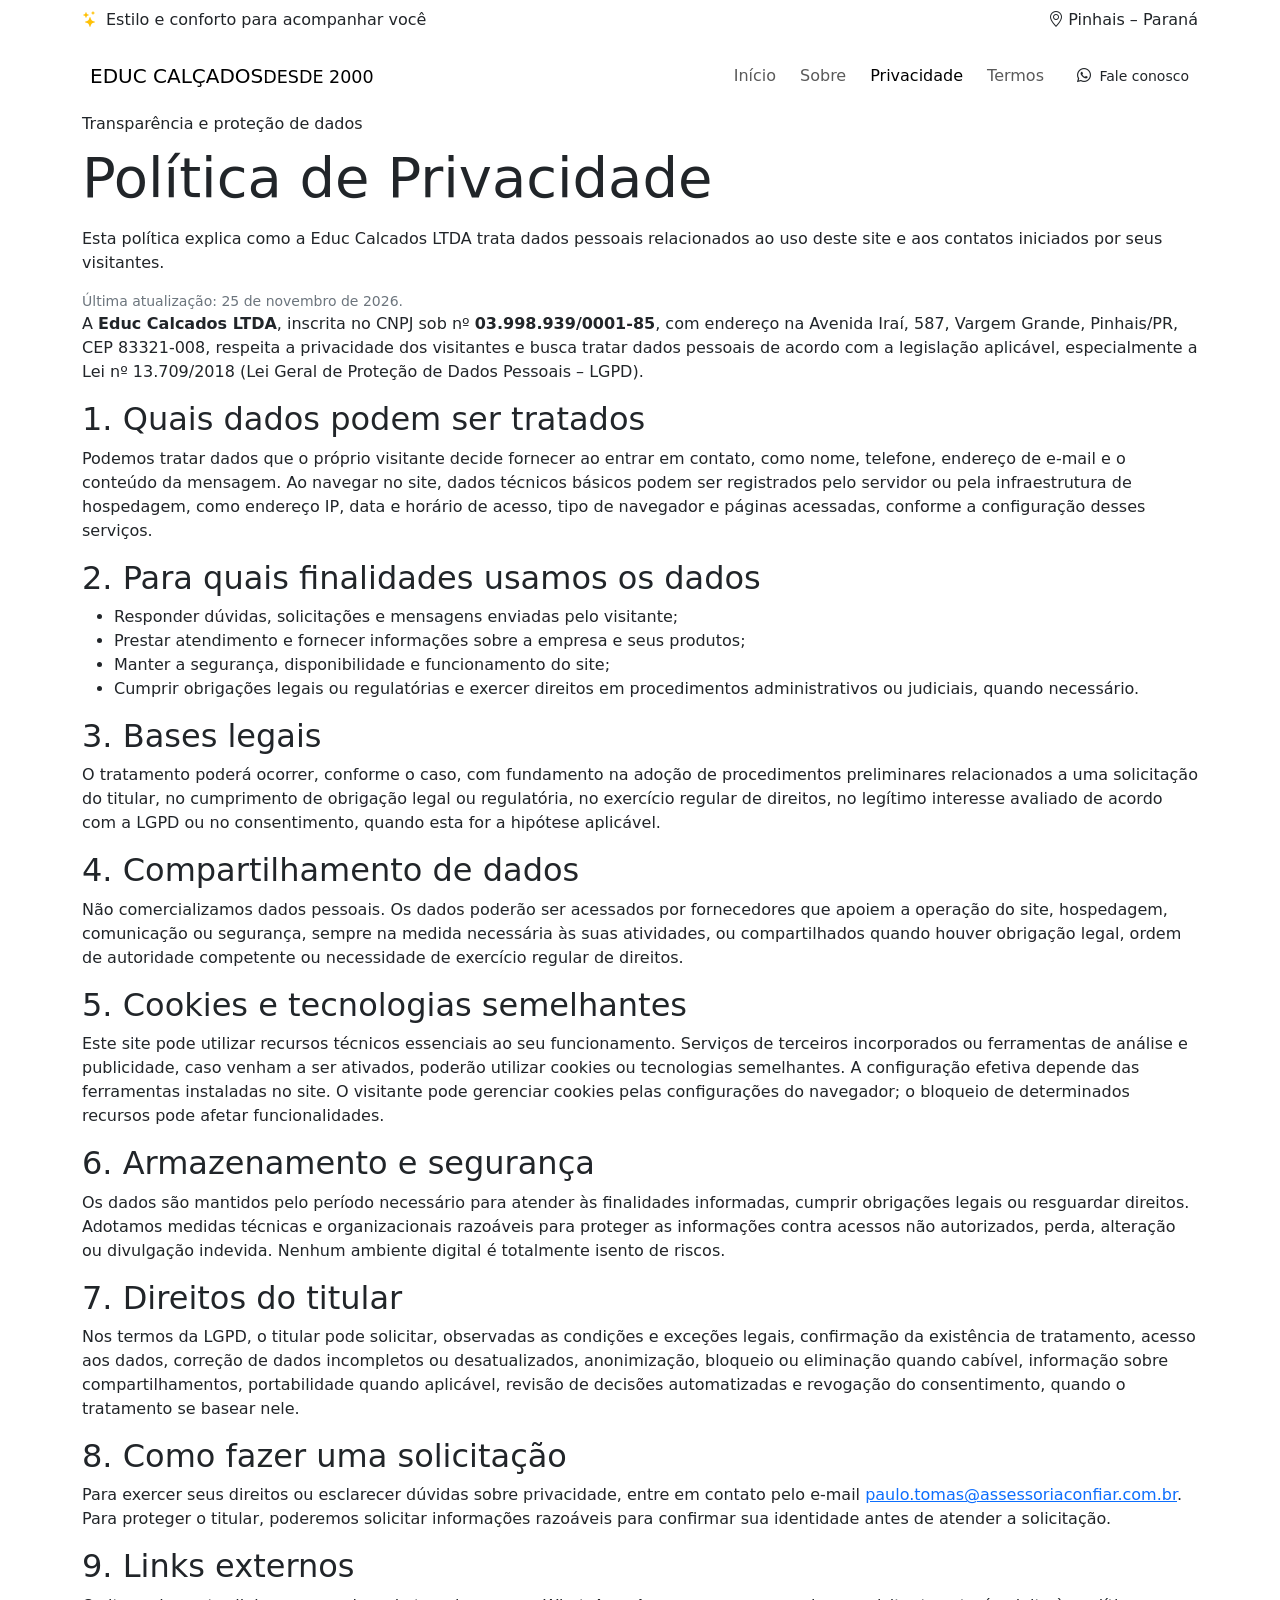
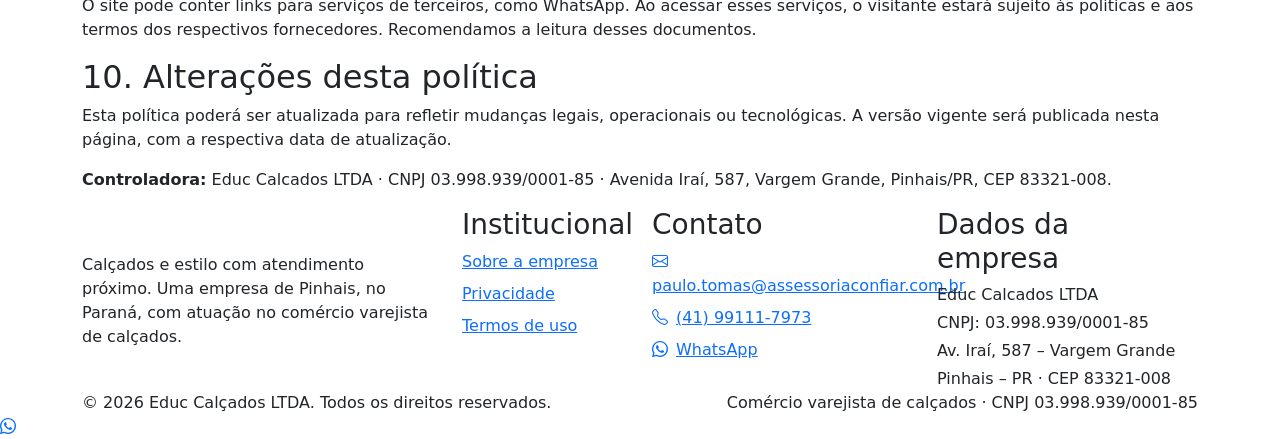
==== politica-de-privacidade.html @ 62f7d036 "Add files via upload" ====
<!doctype html>
<html lang="pt-BR">
<head>
  <meta charset="utf-8">
  <meta name="viewport" content="width=device-width, initial-scale=1">
  <title>Política de Privacidade | Educ Calçados</title>
  <meta name="description" content="Política de Privacidade da Educ Calcados LTDA, CNPJ 03.998.939/0001-85.">
  <meta name="theme-color" content="#171717">
  <link rel="preconnect" href="https://cdn.jsdelivr.net">
  <link href="https://cdn.jsdelivr.net/npm/bootstrap@5.3.3/dist/css/bootstrap.min.css" rel="stylesheet">
  <link href="https://cdn.jsdelivr.net/npm/bootstrap-icons@1.11.3/font/bootstrap-icons.min.css" rel="stylesheet">
  <link href="assets/css/style.css" rel="stylesheet">
</head>
<body>
  <div class="topline py-2">
    <div class="container d-flex justify-content-between align-items-center gap-2 flex-wrap">
      <span><i class="bi bi-stars text-warning me-2"></i>Estilo e conforto para acompanhar você</span>
      <span><i class="bi bi-geo-alt me-1"></i>Pinhais – Paraná</span>
    </div>
  </div>
  <nav class="navbar navbar-expand-lg sticky-top">
    <div class="container py-2">
      <a class="navbar-brand d-flex align-items-center gap-2" href="index.html" aria-label="Educ Calçados - início">
        <span class="brand-mark"><i class="bi bi-footprint"></i></span>
        <span class="brand-name">EDUC CALÇADOS<small>DESDE 2000</small></span>
      </a>
      <button class="navbar-toggler" type="button" data-bs-toggle="collapse" data-bs-target="#mainNav" aria-controls="mainNav" aria-expanded="false" aria-label="Abrir menu">
        <span class="navbar-toggler-icon"></span>
      </button>
      <div class="collapse navbar-collapse" id="mainNav">
        <ul class="navbar-nav ms-auto align-items-lg-center gap-lg-2">
          <li class="nav-item"><a class="nav-link " href="index.html">Início</a></li>
<li class="nav-item"><a class="nav-link " href="sobre.html">Sobre</a></li>
<li class="nav-item"><a class="nav-link active" href="politica-de-privacidade.html">Privacidade</a></li>
<li class="nav-item"><a class="nav-link " href="termos-de-uso.html">Termos</a></li>
          <li class="nav-item ms-lg-2"><a class="btn btn-gold btn-sm" href="https://api.whatsapp.com/send?phone=5541991117973" target="_blank" rel="noopener"><i class="bi bi-whatsapp me-1"></i> Fale conosco</a></li>
        </ul>
      </div>
    </div>
  </nav>
  
<main>
  <header class="legal-hero"><div class="container">
    <span class="eyebrow">Transparência e proteção de dados</span><h1 class="section-title display-4 mt-2">Política de Privacidade</h1>
    <p class="lead-muted mt-3 mb-0">Esta política explica como a Educ Calcados LTDA trata dados pessoais relacionados ao uso deste site e aos contatos iniciados por seus visitantes.</p>
    <p class="small text-secondary mt-3 mb-0">Última atualização: 25 de novembro de 2026.</p>
  </div></header>
  <section class="section-pad"><div class="container legal-content">
    <p>A <strong>Educ Calcados LTDA</strong>, inscrita no CNPJ sob nº <strong>03.998.939/0001-85</strong>, com endereço na Avenida Iraí, 587, Vargem Grande, Pinhais/PR, CEP 83321-008, respeita a privacidade dos visitantes e busca tratar dados pessoais de acordo com a legislação aplicável, especialmente a Lei nº 13.709/2018 (Lei Geral de Proteção de Dados Pessoais – LGPD).</p>
    <h2>1. Quais dados podem ser tratados</h2>
    <p>Podemos tratar dados que o próprio visitante decide fornecer ao entrar em contato, como nome, telefone, endereço de e-mail e o conteúdo da mensagem. Ao navegar no site, dados técnicos básicos podem ser registrados pelo servidor ou pela infraestrutura de hospedagem, como endereço IP, data e horário de acesso, tipo de navegador e páginas acessadas, conforme a configuração desses serviços.</p>
    <h2>2. Para quais finalidades usamos os dados</h2>
    <ul>
      <li>Responder dúvidas, solicitações e mensagens enviadas pelo visitante;</li>
      <li>Prestar atendimento e fornecer informações sobre a empresa e seus produtos;</li>
      <li>Manter a segurança, disponibilidade e funcionamento do site;</li>
      <li>Cumprir obrigações legais ou regulatórias e exercer direitos em procedimentos administrativos ou judiciais, quando necessário.</li>
    </ul>
    <h2>3. Bases legais</h2>
    <p>O tratamento poderá ocorrer, conforme o caso, com fundamento na adoção de procedimentos preliminares relacionados a uma solicitação do titular, no cumprimento de obrigação legal ou regulatória, no exercício regular de direitos, no legítimo interesse avaliado de acordo com a LGPD ou no consentimento, quando esta for a hipótese aplicável.</p>
    <h2>4. Compartilhamento de dados</h2>
    <p>Não comercializamos dados pessoais. Os dados poderão ser acessados por fornecedores que apoiem a operação do site, hospedagem, comunicação ou segurança, sempre na medida necessária às suas atividades, ou compartilhados quando houver obrigação legal, ordem de autoridade competente ou necessidade de exercício regular de direitos.</p>
    <h2>5. Cookies e tecnologias semelhantes</h2>
    <p>Este site pode utilizar recursos técnicos essenciais ao seu funcionamento. Serviços de terceiros incorporados ou ferramentas de análise e publicidade, caso venham a ser ativados, poderão utilizar cookies ou tecnologias semelhantes. A configuração efetiva depende das ferramentas instaladas no site. O visitante pode gerenciar cookies pelas configurações do navegador; o bloqueio de determinados recursos pode afetar funcionalidades.</p>
    <h2>6. Armazenamento e segurança</h2>
    <p>Os dados são mantidos pelo período necessário para atender às finalidades informadas, cumprir obrigações legais ou resguardar direitos. Adotamos medidas técnicas e organizacionais razoáveis para proteger as informações contra acessos não autorizados, perda, alteração ou divulgação indevida. Nenhum ambiente digital é totalmente isento de riscos.</p>
    <h2>7. Direitos do titular</h2>
    <p>Nos termos da LGPD, o titular pode solicitar, observadas as condições e exceções legais, confirmação da existência de tratamento, acesso aos dados, correção de dados incompletos ou desatualizados, anonimização, bloqueio ou eliminação quando cabível, informação sobre compartilhamentos, portabilidade quando aplicável, revisão de decisões automatizadas e revogação do consentimento, quando o tratamento se basear nele.</p>
    <h2>8. Como fazer uma solicitação</h2>
    <p>Para exercer seus direitos ou esclarecer dúvidas sobre privacidade, entre em contato pelo e-mail <a href="mailto:paulo.tomas@assessoriaconfiar.com.br">paulo.tomas@assessoriaconfiar.com.br</a>. Para proteger o titular, poderemos solicitar informações razoáveis para confirmar sua identidade antes de atender a solicitação.</p>
    <h2>9. Links externos</h2>
    <p>O site pode conter links para serviços de terceiros, como WhatsApp. Ao acessar esses serviços, o visitante estará sujeito às políticas e aos termos dos respectivos fornecedores. Recomendamos a leitura desses documentos.</p>
    <h2>10. Alterações desta política</h2>
    <p>Esta política poderá ser atualizada para refletir mudanças legais, operacionais ou tecnológicas. A versão vigente será publicada nesta página, com a respectiva data de atualização.</p>
    <p><strong>Controladora:</strong> Educ Calcados LTDA · CNPJ 03.998.939/0001-85 · Avenida Iraí, 587, Vargem Grande, Pinhais/PR, CEP 83321-008.</p>
  </div></section>
</main>

  <footer class="site-footer">
    <div class="container">
      <div class="row g-4">
        <div class="col-lg-4">
          <a class="d-inline-flex align-items-center gap-2 text-white mb-3" href="index.html">
            <span class="brand-mark"><i class="bi bi-footprint"></i></span><span class="brand-name">EDUC CALÇADOS<small>DESDE 2000</small></span>
          </a>
          <p class="mb-0">Calçados e estilo com atendimento próximo. Uma empresa de Pinhais, no Paraná, com atuação no comércio varejista de calçados.</p>
        </div>
        <div class="col-6 col-lg-2">
          <h3>Institucional</h3>
          <ul class="list-unstyled d-grid gap-2">
            <li><a href="sobre.html">Sobre a empresa</a></li>
            <li><a href="politica-de-privacidade.html">Privacidade</a></li>
            <li><a href="termos-de-uso.html">Termos de uso</a></li>
          </ul>
        </div>
        <div class="col-6 col-lg-3">
          <h3>Contato</h3>
          <ul class="list-unstyled d-grid gap-2">
            <li><a href="mailto:paulo.tomas@assessoriaconfiar.com.br"><i class="bi bi-envelope me-2"></i>paulo.tomas@assessoriaconfiar.com.br</a></li>
            <li><a href="tel:+5541991117973"><i class="bi bi-telephone me-2"></i>(41) 99111-7973</a></li>
            <li><a href="https://api.whatsapp.com/send?phone=5541991117973" target="_blank" rel="noopener"><i class="bi bi-whatsapp me-2"></i>WhatsApp</a></li>
          </ul>
        </div>
        <div class="col-lg-3">
          <h3>Dados da empresa</h3>
          <p class="mb-1">Educ Calcados LTDA</p>
          <p class="mb-1">CNPJ: 03.998.939/0001-85</p>
          <p class="mb-1">Av. Iraí, 587 – Vargem Grande</p>
          <p class="mb-0">Pinhais – PR · CEP 83321-008</p>
        </div>
      </div>
      <div class="footer-bottom d-flex flex-column flex-md-row justify-content-between gap-2">
        <span>© <span id="currentYear">2026</span> Educ Calçados LTDA. Todos os direitos reservados.</span>
        <span>Comércio varejista de calçados · CNPJ 03.998.939/0001-85</span>
      </div>
    </div>
  </footer>
  <a class="whatsapp-float" href="https://api.whatsapp.com/send?phone=5541991117973" target="_blank" rel="noopener" aria-label="Fale com a Educ Calçados pelo WhatsApp"><i class="bi bi-whatsapp"></i></a>
  <script src="https://cdn.jsdelivr.net/npm/bootstrap@5.3.3/dist/js/bootstrap.bundle.min.js"></script>
  <script>document.getElementById('currentYear').textContent = new Date().getFullYear();</script>
</body>
</html>
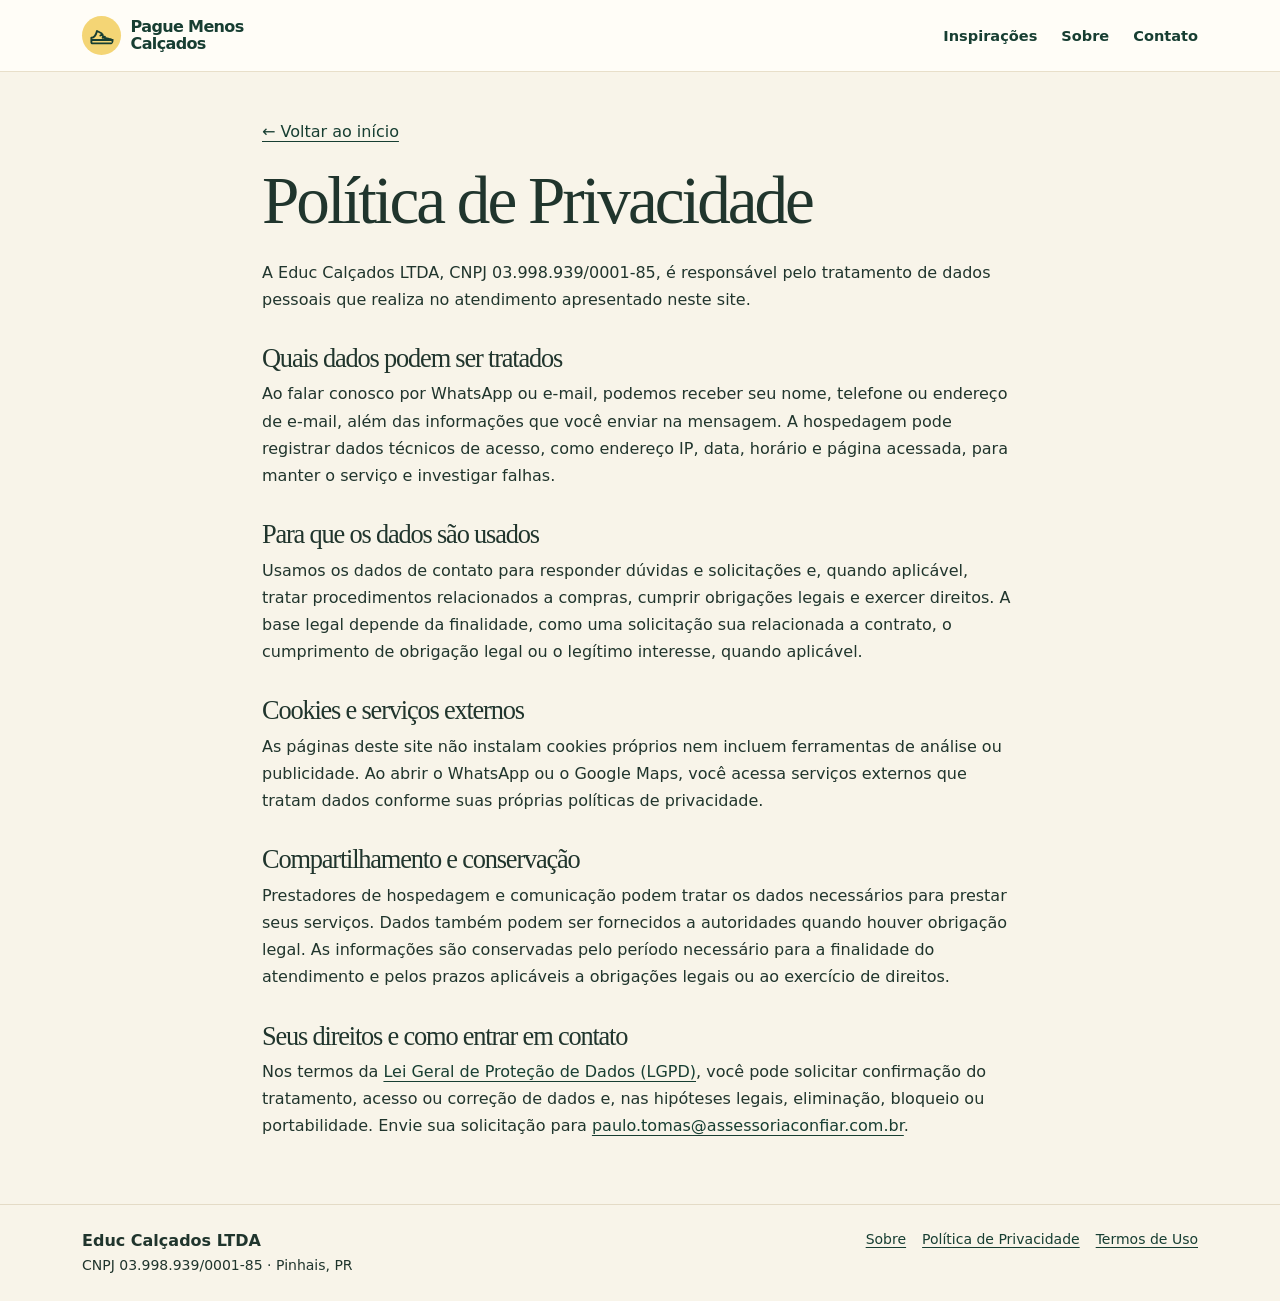
==== commit 75bd6bb1: "Add files via upload" ====
--- a/politica-de-privacidade.html
+++ b/politica-de-privacidade.html
@@ -1,122 +1,48 @@
 <!doctype html>
 <html lang="pt-BR">
 <head>
-  <meta charset="utf-8">
-  <meta name="viewport" content="width=device-width, initial-scale=1">
-  <title>Política de Privacidade | Educ Calçados</title>
-  <meta name="description" content="Política de Privacidade da Educ Calcados LTDA, CNPJ 03.998.939/0001-85.">
-  <meta name="theme-color" content="#171717">
-  <link rel="preconnect" href="https://cdn.jsdelivr.net">
-  <link href="https://cdn.jsdelivr.net/npm/bootstrap@5.3.3/dist/css/bootstrap.min.css" rel="stylesheet">
-  <link href="https://cdn.jsdelivr.net/npm/bootstrap-icons@1.11.3/font/bootstrap-icons.min.css" rel="stylesheet">
-  <link href="assets/css/style.css" rel="stylesheet">
+<meta charset="utf-8">
+<meta name="viewport" content="width=device-width, initial-scale=1">
+<title>Política de Privacidade | Pague Menos Calçados</title>
+<meta name="description" content="Como a Educ Calçados LTDA trata dados pessoais no site e nos canais de atendimento.">
+<meta name="theme-color" content="#173e32">
+<link rel="stylesheet" href="assets/bootstrap.min.css">
+<link rel="stylesheet" href="assets/site.css">
 </head>
 <body>
-  <div class="topline py-2">
-    <div class="container d-flex justify-content-between align-items-center gap-2 flex-wrap">
-      <span><i class="bi bi-stars text-warning me-2"></i>Estilo e conforto para acompanhar você</span>
-      <span><i class="bi bi-geo-alt me-1"></i>Pinhais – Paraná</span>
-    </div>
+<a class="visually-hidden-focusable position-absolute bg-white p-2" href="#conteudo">Pular para o conteúdo</a>
+<header>
+  <div class="container py-3 d-flex flex-wrap align-items-center justify-content-between gap-3">
+    <a class="brand" href="index.html"><svg class="icon" viewBox="0 0 24 24" fill="none" stroke="currentColor" stroke-width="1.7" stroke-linecap="round" stroke-linejoin="round" aria-hidden="true"><path d="M3 14c3 0 4-2 5-6l4 2 2 4 5 1a3 3 0 0 1 3 3v1H3zM3 16h19M11 12l2-1M13 14l2-1"/></svg> Pague Menos<br>Calçados</a>
+    <nav class="nav-links d-flex flex-wrap gap-3 gap-md-4" aria-label="Menu principal">
+      <a href="index.html#inspiracoes">Inspirações</a>
+      <a href="sobre.html">Sobre</a>
+      <a href="index.html#contato">Contato</a>
+    </nav>
   </div>
-  <nav class="navbar navbar-expand-lg sticky-top">
-    <div class="container py-2">
-      <a class="navbar-brand d-flex align-items-center gap-2" href="index.html" aria-label="Educ Calçados - início">
-        <span class="brand-mark"><i class="bi bi-footprint"></i></span>
-        <span class="brand-name">EDUC CALÇADOS<small>DESDE 2000</small></span>
-      </a>
-      <button class="navbar-toggler" type="button" data-bs-toggle="collapse" data-bs-target="#mainNav" aria-controls="mainNav" aria-expanded="false" aria-label="Abrir menu">
-        <span class="navbar-toggler-icon"></span>
-      </button>
-      <div class="collapse navbar-collapse" id="mainNav">
-        <ul class="navbar-nav ms-auto align-items-lg-center gap-lg-2">
-          <li class="nav-item"><a class="nav-link " href="index.html">Início</a></li>
-<li class="nav-item"><a class="nav-link " href="sobre.html">Sobre</a></li>
-<li class="nav-item"><a class="nav-link active" href="politica-de-privacidade.html">Privacidade</a></li>
-<li class="nav-item"><a class="nav-link " href="termos-de-uso.html">Termos</a></li>
-          <li class="nav-item ms-lg-2"><a class="btn btn-gold btn-sm" href="https://api.whatsapp.com/send?phone=5541991117973" target="_blank" rel="noopener"><i class="bi bi-whatsapp me-1"></i> Fale conosco</a></li>
-        </ul>
-      </div>
-    </div>
-  </nav>
-  
-<main>
-  <header class="legal-hero"><div class="container">
-    <span class="eyebrow">Transparência e proteção de dados</span><h1 class="section-title display-4 mt-2">Política de Privacidade</h1>
-    <p class="lead-muted mt-3 mb-0">Esta política explica como a Educ Calcados LTDA trata dados pessoais relacionados ao uso deste site e aos contatos iniciados por seus visitantes.</p>
-    <p class="small text-secondary mt-3 mb-0">Última atualização: 25 de novembro de 2026.</p>
-  </div></header>
-  <section class="section-pad"><div class="container legal-content">
-    <p>A <strong>Educ Calcados LTDA</strong>, inscrita no CNPJ sob nº <strong>03.998.939/0001-85</strong>, com endereço na Avenida Iraí, 587, Vargem Grande, Pinhais/PR, CEP 83321-008, respeita a privacidade dos visitantes e busca tratar dados pessoais de acordo com a legislação aplicável, especialmente a Lei nº 13.709/2018 (Lei Geral de Proteção de Dados Pessoais – LGPD).</p>
-    <h2>1. Quais dados podem ser tratados</h2>
-    <p>Podemos tratar dados que o próprio visitante decide fornecer ao entrar em contato, como nome, telefone, endereço de e-mail e o conteúdo da mensagem. Ao navegar no site, dados técnicos básicos podem ser registrados pelo servidor ou pela infraestrutura de hospedagem, como endereço IP, data e horário de acesso, tipo de navegador e páginas acessadas, conforme a configuração desses serviços.</p>
-    <h2>2. Para quais finalidades usamos os dados</h2>
-    <ul>
-      <li>Responder dúvidas, solicitações e mensagens enviadas pelo visitante;</li>
-      <li>Prestar atendimento e fornecer informações sobre a empresa e seus produtos;</li>
-      <li>Manter a segurança, disponibilidade e funcionamento do site;</li>
-      <li>Cumprir obrigações legais ou regulatórias e exercer direitos em procedimentos administrativos ou judiciais, quando necessário.</li>
-    </ul>
-    <h2>3. Bases legais</h2>
-    <p>O tratamento poderá ocorrer, conforme o caso, com fundamento na adoção de procedimentos preliminares relacionados a uma solicitação do titular, no cumprimento de obrigação legal ou regulatória, no exercício regular de direitos, no legítimo interesse avaliado de acordo com a LGPD ou no consentimento, quando esta for a hipótese aplicável.</p>
-    <h2>4. Compartilhamento de dados</h2>
-    <p>Não comercializamos dados pessoais. Os dados poderão ser acessados por fornecedores que apoiem a operação do site, hospedagem, comunicação ou segurança, sempre na medida necessária às suas atividades, ou compartilhados quando houver obrigação legal, ordem de autoridade competente ou necessidade de exercício regular de direitos.</p>
-    <h2>5. Cookies e tecnologias semelhantes</h2>
-    <p>Este site pode utilizar recursos técnicos essenciais ao seu funcionamento. Serviços de terceiros incorporados ou ferramentas de análise e publicidade, caso venham a ser ativados, poderão utilizar cookies ou tecnologias semelhantes. A configuração efetiva depende das ferramentas instaladas no site. O visitante pode gerenciar cookies pelas configurações do navegador; o bloqueio de determinados recursos pode afetar funcionalidades.</p>
-    <h2>6. Armazenamento e segurança</h2>
-    <p>Os dados são mantidos pelo período necessário para atender às finalidades informadas, cumprir obrigações legais ou resguardar direitos. Adotamos medidas técnicas e organizacionais razoáveis para proteger as informações contra acessos não autorizados, perda, alteração ou divulgação indevida. Nenhum ambiente digital é totalmente isento de riscos.</p>
-    <h2>7. Direitos do titular</h2>
-    <p>Nos termos da LGPD, o titular pode solicitar, observadas as condições e exceções legais, confirmação da existência de tratamento, acesso aos dados, correção de dados incompletos ou desatualizados, anonimização, bloqueio ou eliminação quando cabível, informação sobre compartilhamentos, portabilidade quando aplicável, revisão de decisões automatizadas e revogação do consentimento, quando o tratamento se basear nele.</p>
-    <h2>8. Como fazer uma solicitação</h2>
-    <p>Para exercer seus direitos ou esclarecer dúvidas sobre privacidade, entre em contato pelo e-mail <a href="mailto:paulo.tomas@assessoriaconfiar.com.br">paulo.tomas@assessoriaconfiar.com.br</a>. Para proteger o titular, poderemos solicitar informações razoáveis para confirmar sua identidade antes de atender a solicitação.</p>
-    <h2>9. Links externos</h2>
-    <p>O site pode conter links para serviços de terceiros, como WhatsApp. Ao acessar esses serviços, o visitante estará sujeito às políticas e aos termos dos respectivos fornecedores. Recomendamos a leitura desses documentos.</p>
-    <h2>10. Alterações desta política</h2>
-    <p>Esta política poderá ser atualizada para refletir mudanças legais, operacionais ou tecnológicas. A versão vigente será publicada nesta página, com a respectiva data de atualização.</p>
-    <p><strong>Controladora:</strong> Educ Calcados LTDA · CNPJ 03.998.939/0001-85 · Avenida Iraí, 587, Vargem Grande, Pinhais/PR, CEP 83321-008.</p>
-  </div></section>
+</header>
+<main id="conteudo" class="container legal py-5"><a href="index.html">← Voltar ao início</a><h1 class="mt-4 mb-4">Política de Privacidade</h1>
+<p>A Educ Calçados LTDA, CNPJ 03.998.939/0001-85, é responsável pelo tratamento de dados pessoais que realiza no atendimento apresentado neste site.</p>
+<h2>Quais dados podem ser tratados</h2>
+<p>Ao falar conosco por WhatsApp ou e-mail, podemos receber seu nome, telefone ou endereço de e-mail, além das informações que você enviar na mensagem. A hospedagem pode registrar dados técnicos de acesso, como endereço IP, data, horário e página acessada, para manter o serviço e investigar falhas.</p>
+<h2>Para que os dados são usados</h2>
+<p>Usamos os dados de contato para responder dúvidas e solicitações e, quando aplicável, tratar procedimentos relacionados a compras, cumprir obrigações legais e exercer direitos. A base legal depende da finalidade, como uma solicitação sua relacionada a contrato, o cumprimento de obrigação legal ou o legítimo interesse, quando aplicável.</p>
+<h2>Cookies e serviços externos</h2>
+<p>As páginas deste site não instalam cookies próprios nem incluem ferramentas de análise ou publicidade. Ao abrir o WhatsApp ou o Google Maps, você acessa serviços externos que tratam dados conforme suas próprias políticas de privacidade.</p>
+<h2>Compartilhamento e conservação</h2>
+<p>Prestadores de hospedagem e comunicação podem tratar os dados necessários para prestar seus serviços. Dados também podem ser fornecidos a autoridades quando houver obrigação legal. As informações são conservadas pelo período necessário para a finalidade do atendimento e pelos prazos aplicáveis a obrigações legais ou ao exercício de direitos.</p>
+<h2>Seus direitos e como entrar em contato</h2>
+<p>Nos termos da <a href="https://www.planalto.gov.br/ccivil_03/_ato2015-2018/2018/lei/l13709.htm">Lei Geral de Proteção de Dados (LGPD)</a>, você pode solicitar confirmação do tratamento, acesso ou correção de dados e, nas hipóteses legais, eliminação, bloqueio ou portabilidade. Envie sua solicitação para <a href="mailto:paulo.tomas@assessoriaconfiar.com.br">paulo.tomas@assessoriaconfiar.com.br</a>.</p>
 </main>
-
-  <footer class="site-footer">
-    <div class="container">
-      <div class="row g-4">
-        <div class="col-lg-4">
-          <a class="d-inline-flex align-items-center gap-2 text-white mb-3" href="index.html">
-            <span class="brand-mark"><i class="bi bi-footprint"></i></span><span class="brand-name">EDUC CALÇADOS<small>DESDE 2000</small></span>
-          </a>
-          <p class="mb-0">Calçados e estilo com atendimento próximo. Uma empresa de Pinhais, no Paraná, com atuação no comércio varejista de calçados.</p>
-        </div>
-        <div class="col-6 col-lg-2">
-          <h3>Institucional</h3>
-          <ul class="list-unstyled d-grid gap-2">
-            <li><a href="sobre.html">Sobre a empresa</a></li>
-            <li><a href="politica-de-privacidade.html">Privacidade</a></li>
-            <li><a href="termos-de-uso.html">Termos de uso</a></li>
-          </ul>
-        </div>
-        <div class="col-6 col-lg-3">
-          <h3>Contato</h3>
-          <ul class="list-unstyled d-grid gap-2">
-            <li><a href="mailto:paulo.tomas@assessoriaconfiar.com.br"><i class="bi bi-envelope me-2"></i>paulo.tomas@assessoriaconfiar.com.br</a></li>
-            <li><a href="tel:+5541991117973"><i class="bi bi-telephone me-2"></i>(41) 99111-7973</a></li>
-            <li><a href="https://api.whatsapp.com/send?phone=5541991117973" target="_blank" rel="noopener"><i class="bi bi-whatsapp me-2"></i>WhatsApp</a></li>
-          </ul>
-        </div>
-        <div class="col-lg-3">
-          <h3>Dados da empresa</h3>
-          <p class="mb-1">Educ Calcados LTDA</p>
-          <p class="mb-1">CNPJ: 03.998.939/0001-85</p>
-          <p class="mb-1">Av. Iraí, 587 – Vargem Grande</p>
-          <p class="mb-0">Pinhais – PR · CEP 83321-008</p>
-        </div>
-      </div>
-      <div class="footer-bottom d-flex flex-column flex-md-row justify-content-between gap-2">
-        <span>© <span id="currentYear">2026</span> Educ Calçados LTDA. Todos os direitos reservados.</span>
-        <span>Comércio varejista de calçados · CNPJ 03.998.939/0001-85</span>
-      </div>
-    </div>
-  </footer>
-  <a class="whatsapp-float" href="https://api.whatsapp.com/send?phone=5541991117973" target="_blank" rel="noopener" aria-label="Fale com a Educ Calçados pelo WhatsApp"><i class="bi bi-whatsapp"></i></a>
-  <script src="https://cdn.jsdelivr.net/npm/bootstrap@5.3.3/dist/js/bootstrap.bundle.min.js"></script>
-  <script>document.getElementById('currentYear').textContent = new Date().getFullYear();</script>
+<footer>
+  <div class="container py-4 d-flex flex-wrap justify-content-between align-items-start gap-3">
+    <div><strong>Educ Calçados LTDA</strong><br><span class="small">CNPJ 03.998.939/0001-85 · Pinhais, PR</span></div>
+    <nav class="small d-flex flex-wrap gap-3" aria-label="Links institucionais">
+      <a href="sobre.html">Sobre</a>
+      <a href="politica-de-privacidade.html">Política de Privacidade</a>
+      <a href="termos-de-uso.html">Termos de Uso</a>
+    </nav>
+  </div>
+</footer>
 </body>
-</html>+</html>
--- a/assets/site.css
+++ b/assets/site.css
@@ -0,0 +1,33 @@
+:root{--ink:#20352d;--green:#173e32;--cream:#f8f4e9;--yellow:#f4d575;--muted:#4f6259}
+body{background:var(--cream);color:var(--ink);font-family:system-ui,sans-serif}
+a{color:var(--green);text-underline-offset:.22em}
+a:hover{color:#41674e}
+:focus-visible{outline:3px solid #8c5d14;outline-offset:4px}
+header{background:#fffdf7;border-bottom:1px solid #e8dfca}
+.brand{display:inline-flex;align-items:center;gap:.6rem;font-weight:850;letter-spacing:-.04em;text-decoration:none;line-height:1.05}
+.brand svg{padding:6px;background:var(--yellow);border-radius:50%;width:39px;height:39px}
+.nav-links a{font-size:.91rem;font-weight:650;text-decoration:none}
+h1,h2,h3{font-family:Georgia,serif;letter-spacing:-.045em}
+h1{font-size:clamp(2.55rem,6.1vw,5.5rem);line-height:.99}
+h2{font-size:clamp(2rem,4vw,3.5rem);line-height:1.04}
+h3{font-size:1.7rem}
+.eyebrow{font-size:.78rem;letter-spacing:.14em;text-transform:uppercase;font-weight:800}
+.hero{background:#ece8d6;border-radius:1.4rem;overflow:hidden}
+.hero-copy{padding:clamp(1.6rem,5vw,5rem)}
+.hero-photo{width:100%;height:100%;min-height:300px;object-fit:cover;object-position:57% center}
+.button{display:inline-flex;align-items:center;justify-content:center;gap:.55rem;background:var(--green);color:#fff;padding:.72rem 1.1rem;border-radius:999px;text-decoration:none;font-weight:700}
+.button:hover{background:#285442;color:#fff}
+.button.warm{background:var(--yellow);color:var(--green)}
+.button.warm:hover{background:#ffe6a1}
+.icon{width:1.2em;height:1.2em;flex-shrink:0;vertical-align:-.2em}
+.muted{color:var(--muted)}
+.panel{background:#fffdf7;border:1px solid #e9e1ce;border-radius:1.2rem;overflow:hidden}
+.panel img{width:100%;height:100%;object-fit:cover}
+.contact{background:var(--green);color:#fff;border-radius:1.4rem}
+.contact a:not(.button){color:#fff;overflow-wrap:anywhere}
+footer{border-top:1px solid #e4dbc6}
+.legal{max-width:780px}
+.legal h1{font-size:clamp(2.5rem,6vw,4.2rem)}
+.legal h2{font-size:1.65rem;margin-top:2rem}
+.legal p,.legal li{line-height:1.7;overflow-wrap:anywhere}
+address{margin-bottom:0}
